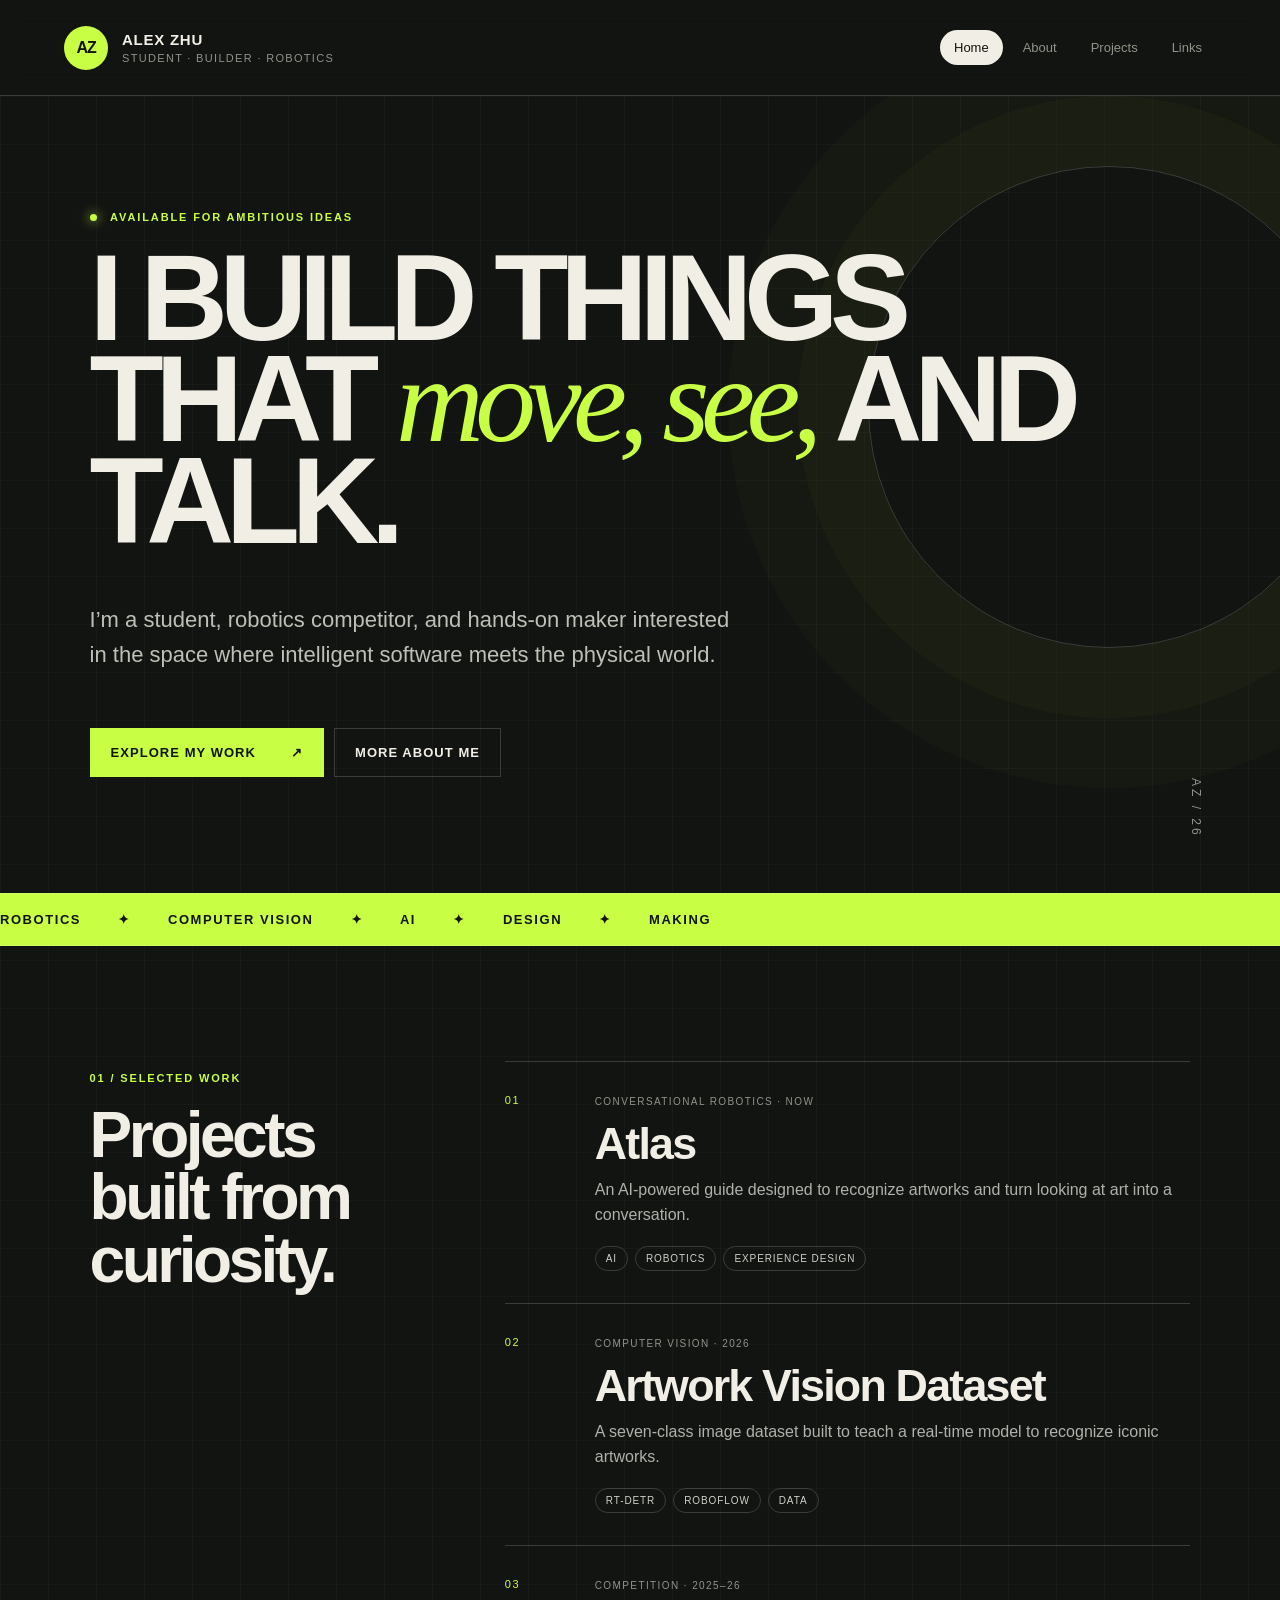
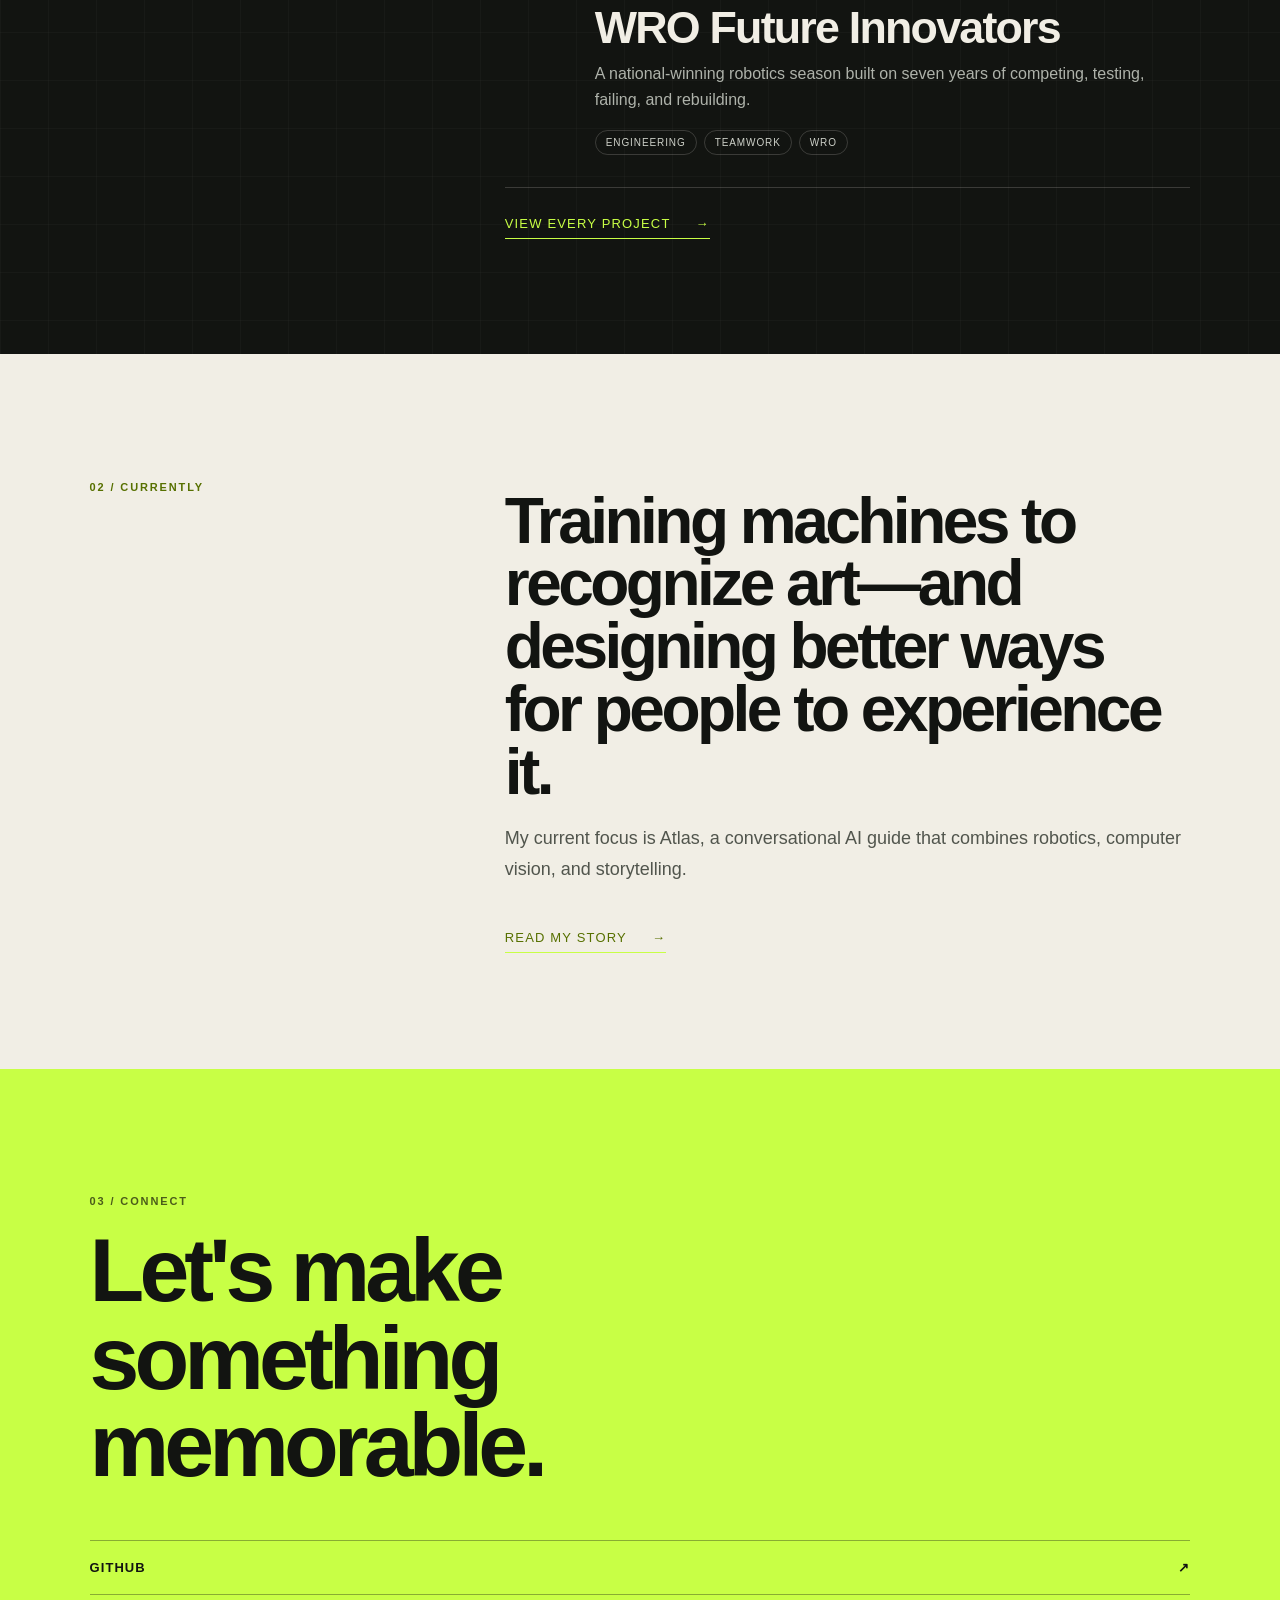
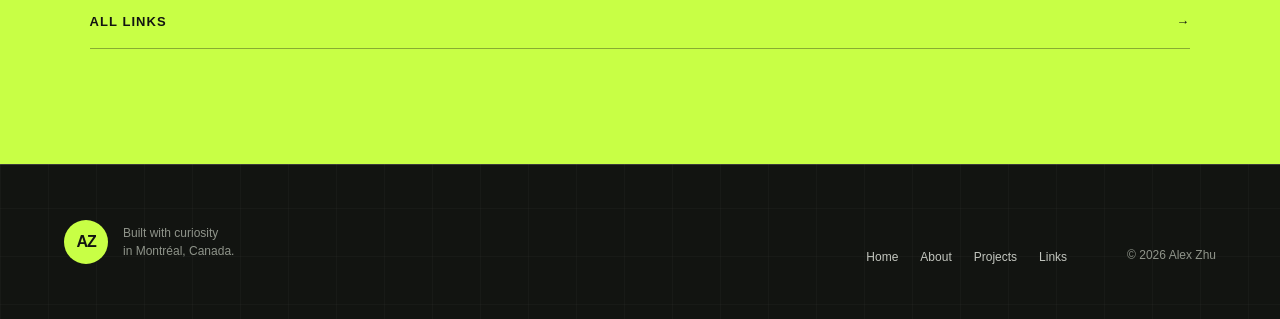
==== index.html @ 8c71bd83 "Add files via upload" ====
<!doctype html><html lang="en"><head><meta charset="utf-8"><meta name="viewport" content="width=device-width,initial-scale=1"><title>Alex Zhu — Student, Builder, Robotics</title><meta name="description" content="The personal website of Alex Zhu: student, robotics competitor, and builder."><meta property="og:image" content="https://alexwithadog.github.io/og.png"><link rel="stylesheet" href="/styles.css"><script defer src="/site.js"></script></head><body data-page="home"><div id="app"></div></body></html>
---- styles.css ----
:root{--ink:#121411;--paper:#f1eee5;--lime:#c8ff45;--muted:#8f948a;--line:rgba(241,238,229,.18)}
*{box-sizing:border-box}html{scroll-behavior:smooth}body{margin:0;background:var(--ink);color:var(--paper);font-family:Arial,Helvetica,sans-serif}a{color:inherit;text-decoration:none}
.site-frame{min-height:100vh;background-image:linear-gradient(rgba(255,255,255,.022) 1px,transparent 1px),linear-gradient(90deg,rgba(255,255,255,.022) 1px,transparent 1px);background-size:48px 48px}
.site-header{position:relative;z-index:5;min-height:96px;display:flex;align-items:center;justify-content:space-between;padding:20px clamp(22px,5vw,72px);border-bottom:1px solid var(--line);background:rgba(18,20,17,.9);backdrop-filter:blur(12px)}
.brand{display:flex;align-items:center;gap:14px}.brand-mark,.footer-mark{width:44px;height:44px;display:grid;place-items:center;background:var(--lime);color:var(--ink);font-weight:900;letter-spacing:-.08em;border-radius:50%}.brand strong,.brand small{display:block}.brand strong{font-size:15px;letter-spacing:.05em;text-transform:uppercase}.brand small{margin-top:4px;color:var(--muted);font-size:11px;text-transform:uppercase;letter-spacing:.12em}
nav{display:flex;gap:6px}nav a{font-size:13px;padding:10px 14px;color:var(--muted);border-radius:999px;transition:.2s ease}nav a:hover,nav a.active{background:var(--paper);color:var(--ink)}
.section-pad{padding:clamp(70px,9vw,140px) clamp(22px,7vw,110px)}
.hero{position:relative;min-height:720px;display:flex;flex-direction:column;justify-content:center;overflow:hidden}.hero:after{content:"";position:absolute;width:480px;height:480px;border:1px solid var(--line);border-radius:50%;right:-70px;top:70px;box-shadow:0 0 0 70px rgba(200,255,69,.025),0 0 0 140px rgba(200,255,69,.018)}
.eyebrow,.kicker{position:relative;z-index:1;color:var(--lime);text-transform:uppercase;letter-spacing:.17em;font-size:11px;font-weight:700}.status-dot{display:inline-block;width:7px;height:7px;border-radius:50%;background:var(--lime);margin-right:9px;box-shadow:0 0 12px var(--lime)}
.hero h1,.page-intro h1{position:relative;z-index:1;margin:25px 0 28px;max-width:1050px;font-size:clamp(58px,9.5vw,146px);line-height:.83;letter-spacing:-.07em;text-transform:uppercase;font-weight:900}h1 em,h2 em{font-family:Georgia,serif;font-weight:400;text-transform:none;color:var(--lime)}
.hero-copy{position:relative;z-index:1;max-width:650px;color:#bcc0b6;font-size:clamp(17px,2vw,22px);line-height:1.6}.hero-actions{position:relative;z-index:1;display:flex;gap:10px;margin-top:34px;flex-wrap:wrap}.button{display:inline-flex;align-items:center;gap:35px;padding:16px 20px;border:1px solid var(--line);font-size:13px;font-weight:700;text-transform:uppercase;letter-spacing:.08em;transition:.2s}.button-primary{background:var(--lime);border-color:var(--lime);color:var(--ink)}.button:hover{transform:translateY(-2px)}.hero-index{position:absolute;right:6vw;bottom:55px;font-size:12px;color:var(--muted);writing-mode:vertical-rl;letter-spacing:.25em}
.ticker{overflow:hidden;border-block:1px solid var(--line);padding:18px 0;color:var(--ink);background:var(--lime);font-size:13px;font-weight:900;letter-spacing:.12em;white-space:nowrap}.ticker div{width:max-content;animation:ticker 22s linear infinite}.ticker span{margin:0 32px}@keyframes ticker{to{transform:translateX(-28%)}}
.section-grid{display:grid;grid-template-columns:minmax(230px,.7fr) 1.6fr;gap:clamp(50px,9vw,140px)}.section-heading h2,.split-callout h2,.connect-panel h2{margin:20px 0;font-size:clamp(38px,5vw,72px);line-height:.98;letter-spacing:-.055em}.project-list{border-top:1px solid var(--line)}.project-row{display:grid;grid-template-columns:70px 1fr;gap:20px;padding:32px 0;border-bottom:1px solid var(--line)}.project-number,.link-index{color:var(--lime);font-size:11px;letter-spacing:.15em}.project-meta{color:var(--muted)!important;text-transform:uppercase;font-size:10px!important;letter-spacing:.14em}.project-row h3{font-size:clamp(28px,3.5vw,48px);letter-spacing:-.04em;margin:8px 0}.project-row p,.project-card p{color:#aeb2aa;line-height:1.6;margin:0;max-width:700px}.tag-list{display:flex;gap:7px;flex-wrap:wrap;margin-top:18px}.tag-list span{border:1px solid var(--line);border-radius:999px;padding:6px 10px;color:#cdd0c8;font-size:10px;text-transform:uppercase;letter-spacing:.09em}.text-link{display:inline-flex;gap:25px;margin-top:28px;border-bottom:1px solid var(--lime);padding-bottom:7px;color:var(--lime);font-size:13px;text-transform:uppercase;letter-spacing:.09em}
.split-callout{display:grid;grid-template-columns:.7fr 1.6fr;gap:clamp(50px,9vw,140px);background:var(--paper);color:var(--ink)}.split-callout .kicker,.split-callout .text-link{color:#577000}.split-callout p:not(.kicker){max-width:700px;color:#51554d;line-height:1.7;font-size:18px}.connect-panel{background:var(--lime);color:var(--ink)}.connect-panel .kicker{color:#4b5c1a}.connect-panel h2{max-width:820px;font-size:clamp(50px,7vw,100px)}.connect-links{border-top:1px solid rgba(18,20,17,.35);margin-top:50px}.connect-links a{display:flex;justify-content:space-between;padding:19px 0;border-bottom:1px solid rgba(18,20,17,.35);font-weight:700;text-transform:uppercase;letter-spacing:.08em;font-size:13px}
.site-footer{padding:55px clamp(22px,5vw,72px);border-top:1px solid var(--line);display:grid;grid-template-columns:1fr auto auto;align-items:end;gap:60px}.site-footer>div:first-child{display:flex;align-items:center;gap:15px}.site-footer p{margin:0;color:var(--muted);font-size:12px;line-height:1.5}.footer-nav{display:flex;gap:22px;font-size:12px;color:#c2c5be}.copyright{text-align:right}
.page-intro{padding-bottom:70px;border-bottom:1px solid var(--line)}.page-intro h1{font-size:clamp(52px,8vw,120px);margin-bottom:30px}.page-intro>p:last-child{max-width:680px;font-size:18px;line-height:1.6;color:#aeb2aa}.about-layout{display:grid;grid-template-columns:.8fr 1.2fr;gap:clamp(45px,9vw,130px);align-items:start}.portrait-placeholder{min-height:540px;display:flex;flex-direction:column;align-items:center;justify-content:center;border:1px solid var(--line);background:repeating-linear-gradient(135deg,transparent,transparent 18px,rgba(200,255,69,.035) 18px,rgba(200,255,69,.035) 19px);color:var(--lime);font-size:12px;letter-spacing:.15em}.portrait-placeholder small{margin-top:10px;color:var(--muted);font-size:10px;letter-spacing:.05em}.about-copy p{font-size:clamp(22px,3vw,38px);line-height:1.35;letter-spacing:-.025em;margin:0 0 34px}.about-copy p:first-child:first-letter{color:var(--lime);font-family:Georgia,serif;font-size:2.7em;float:left;line-height:.75;margin-right:8px}
.stats{display:grid;grid-template-columns:repeat(3,1fr);border-block:1px solid var(--line);padding-top:70px;padding-bottom:70px}.stats div{display:flex;flex-direction:column;border-right:1px solid var(--line);padding-left:35px}.stats div:first-child{padding-left:0}.stats div:last-child{border:0}.stats strong{font-size:clamp(55px,8vw,110px);letter-spacing:-.07em;color:var(--lime)}.stats span{color:var(--muted);text-transform:uppercase;letter-spacing:.13em;font-size:10px}.principle-grid{display:grid;grid-template-columns:repeat(3,1fr);margin-top:45px;border-top:1px solid var(--line)}.principle-grid article{padding:35px 30px 20px 0;border-right:1px solid var(--line)}.principle-grid article+article{padding-left:30px}.principle-grid article:last-child{border:0}.principle-grid span{color:var(--lime);font-size:11px}.principle-grid h2{font-size:28px;letter-spacing:-.03em}.principle-grid p{color:var(--muted);line-height:1.65}
.project-cards{display:grid;grid-template-columns:repeat(2,1fr);gap:1px;background:var(--line);padding-top:0}.project-card{min-height:480px;padding:36px;background:var(--ink);display:flex;flex-direction:column;justify-content:space-between}.project-card-top{display:flex;justify-content:space-between;color:var(--lime);font-size:10px;text-transform:uppercase;letter-spacing:.13em}.project-card h2{font-size:clamp(35px,4vw,62px);letter-spacing:-.055em;margin:12px 0 20px}.project-card:nth-child(2),.project-card:nth-child(3){background:#181b16}
.links-page{min-height:770px}.links-page h1{font-size:clamp(52px,8vw,112px);line-height:.85;letter-spacing:-.065em;text-transform:uppercase;margin:25px 0 70px}.link-stack{max-width:900px;border-top:1px solid var(--line)}.link-stack>a,.link-disabled{display:grid;grid-template-columns:70px 1fr auto;align-items:center;padding:23px 5px;border-bottom:1px solid var(--line);transition:.2s}.link-stack>a:hover{background:var(--lime);color:var(--ink);padding-inline:18px}.link-stack strong,.link-stack small{display:block}.link-stack strong{font-size:24px;letter-spacing:-.03em}.link-stack small{margin-top:4px;color:var(--muted);font-size:11px;text-transform:uppercase;letter-spacing:.1em}.link-stack b{font-size:22px}.link-disabled{opacity:.42}.edit-hint{margin-top:25px;color:var(--muted);font-size:12px}.edit-hint code{color:var(--lime)}
@media(max-width:760px){.site-header{align-items:flex-start;gap:18px;flex-direction:column}.site-header nav{width:100%;overflow:auto;padding-bottom:2px}.site-header nav a{padding:8px 12px}.brand small{display:none}.hero{min-height:650px}.hero h1{font-size:clamp(48px,16vw,82px)}.hero:after{width:280px;height:280px;right:-120px}.section-grid,.split-callout,.about-layout{grid-template-columns:1fr}.project-cards{grid-template-columns:1fr}.project-card{min-height:390px}.stats,.principle-grid{grid-template-columns:1fr}.stats div{padding:25px 0;border-right:0;border-bottom:1px solid var(--line)}.principle-grid article,.principle-grid article+article{padding:28px 0;border-right:0;border-bottom:1px solid var(--line)}.site-footer{grid-template-columns:1fr;gap:28px;align-items:start}.copyright{text-align:left}.footer-nav{flex-wrap:wrap}.portrait-placeholder{min-height:360px}}
@media(prefers-reduced-motion:reduce){html{scroll-behavior:auto}.ticker div{animation:none}.button{transition:none}}
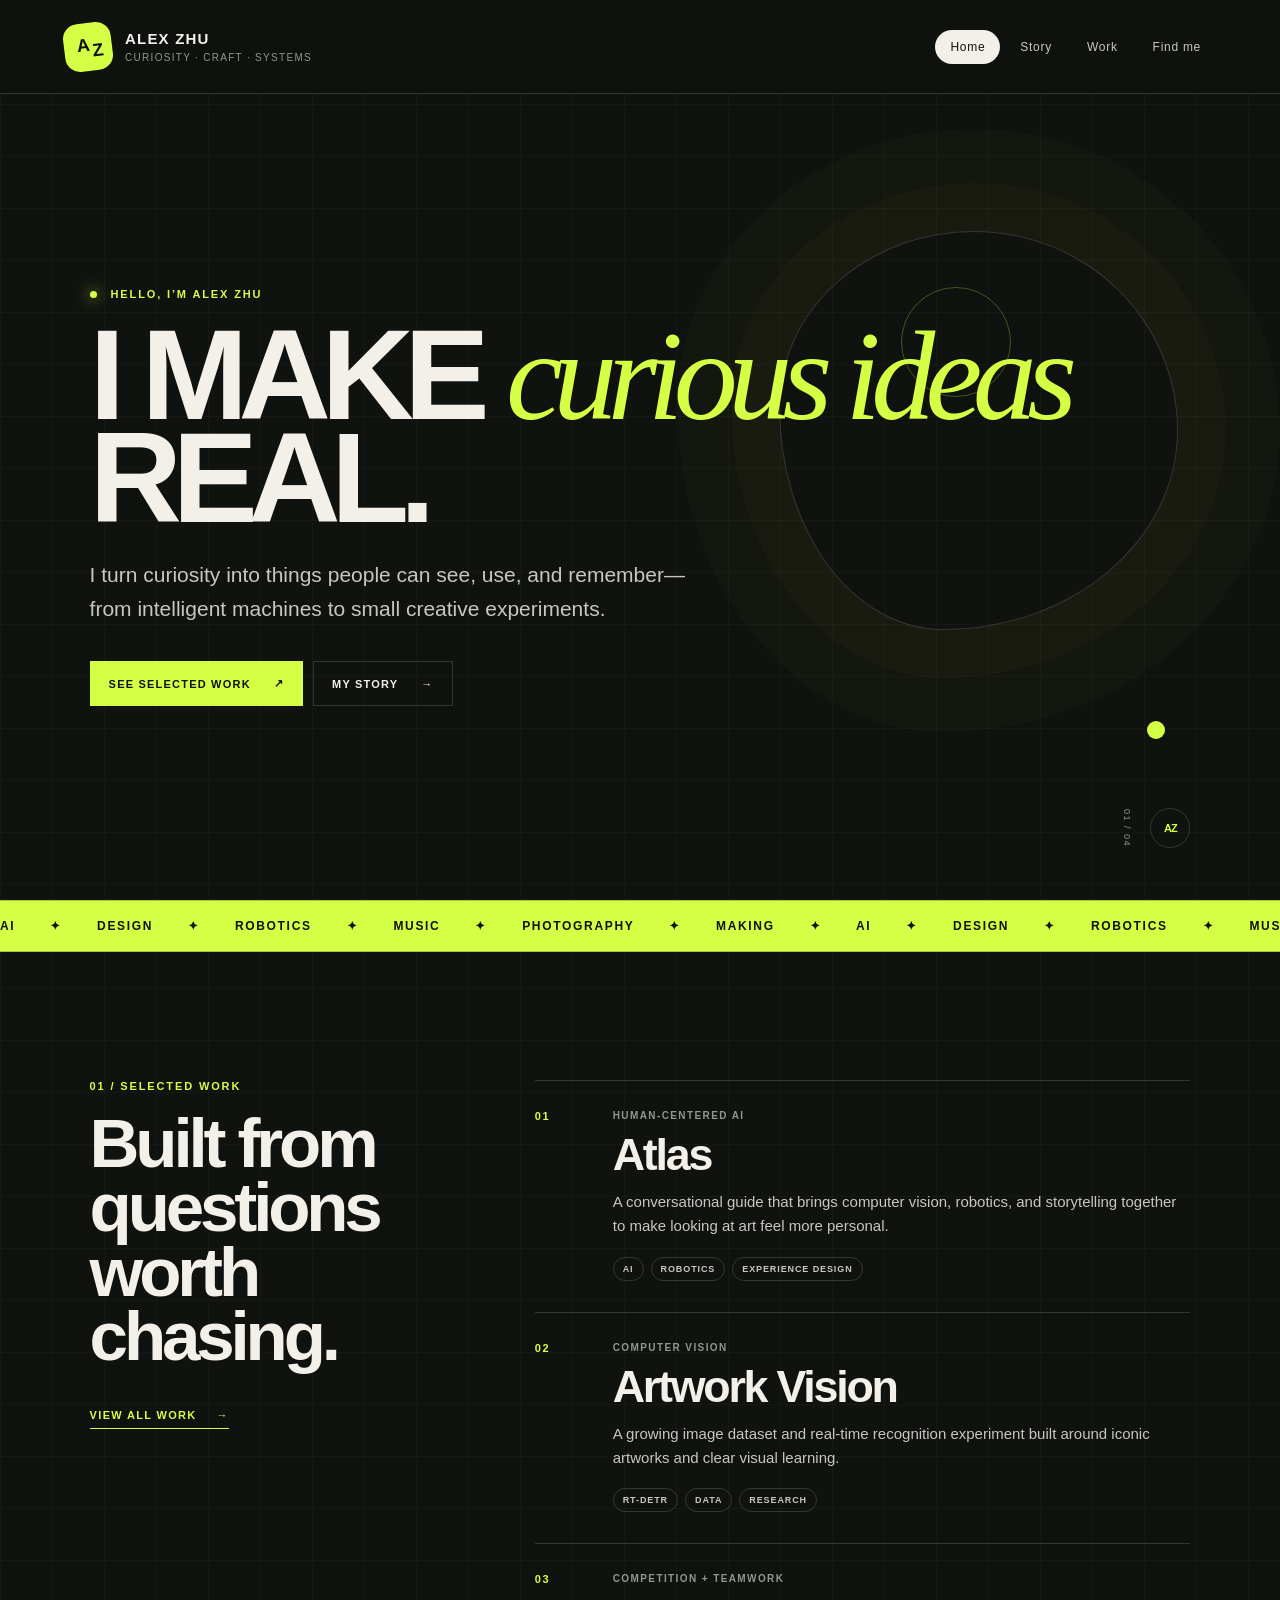
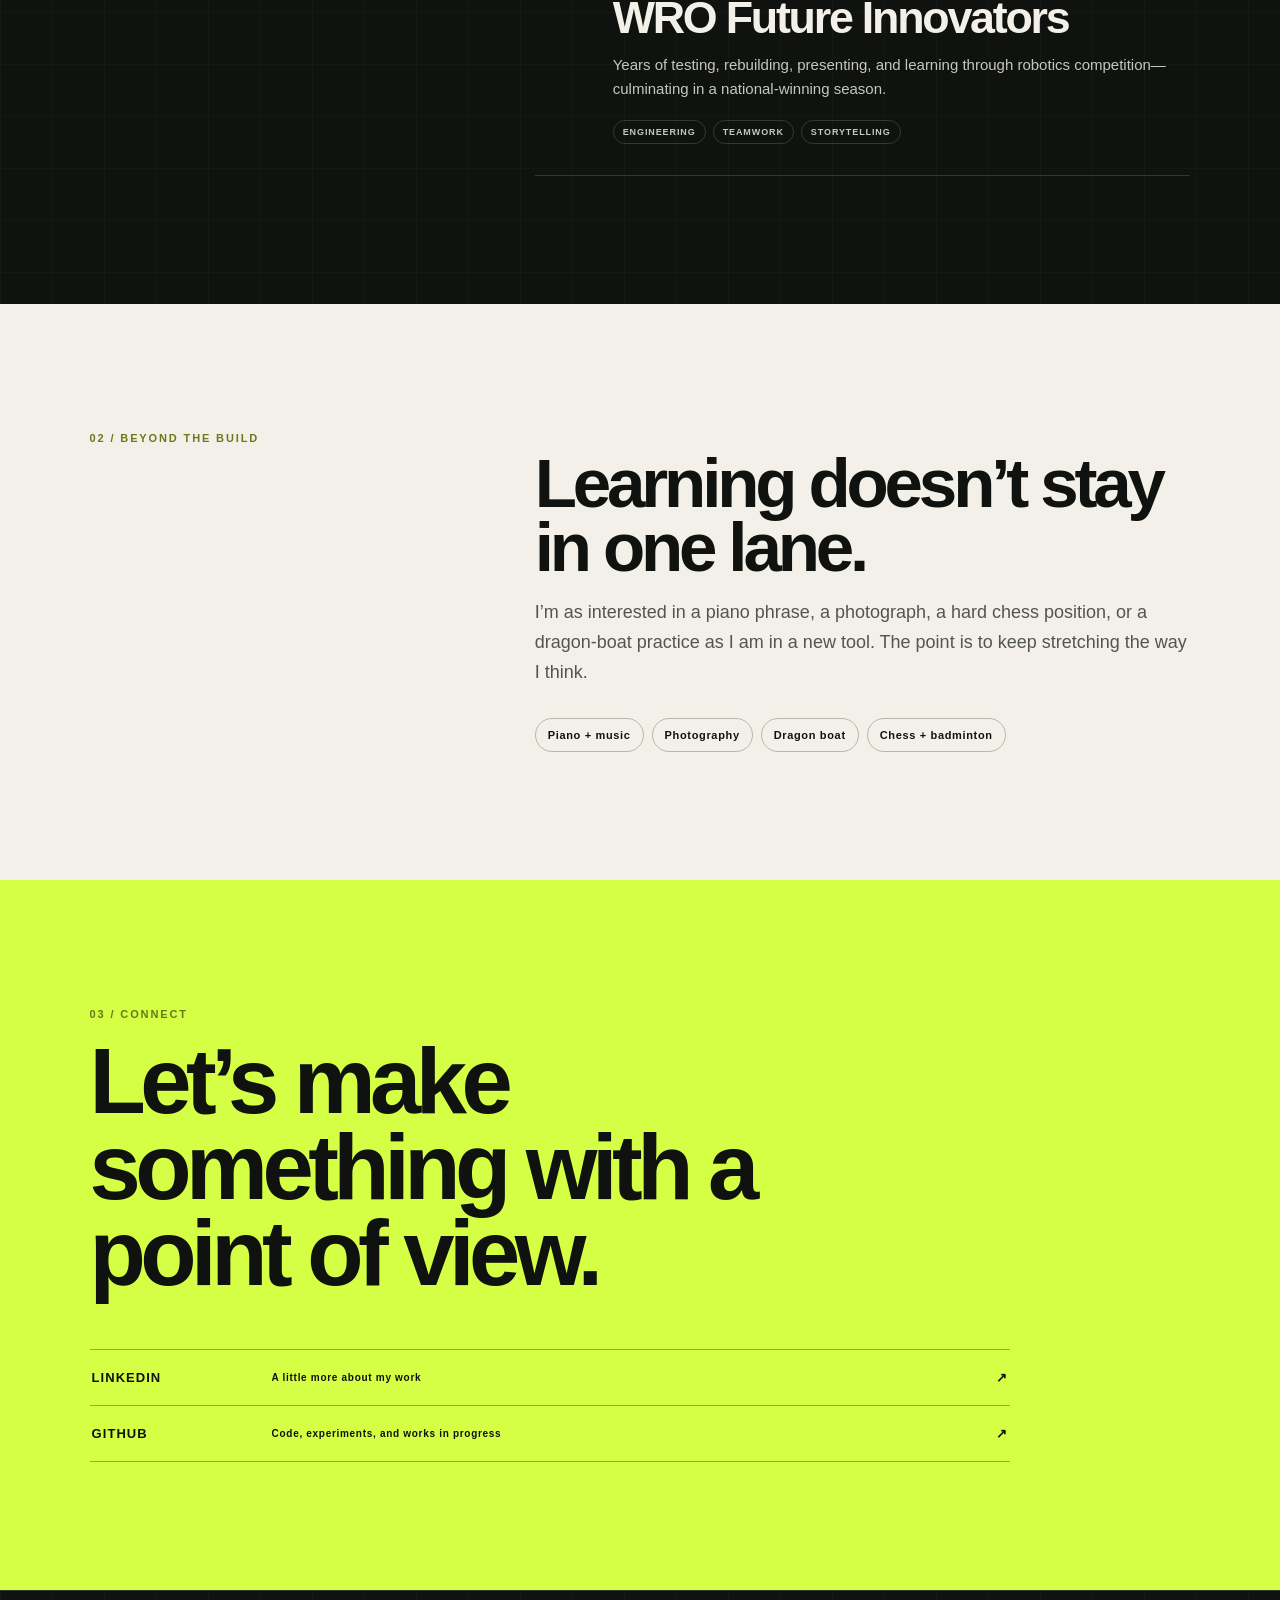
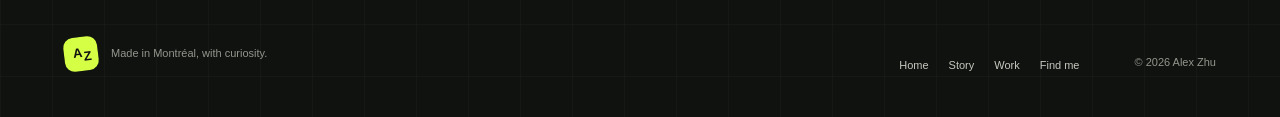
==== commit 639c210a: "Rebuild personal portfolio identity and content" ====
--- a/index.html
+++ b/index.html
@@ -1 +1 @@
-<!doctype html><html lang="en"><head><meta charset="utf-8"><meta name="viewport" content="width=device-width,initial-scale=1"><title>Alex Zhu — Student, Builder, Robotics</title><meta name="description" content="The personal website of Alex Zhu: student, robotics competitor, and builder."><meta property="og:image" content="https://alexwithadog.github.io/og.png"><link rel="stylesheet" href="/styles.css"><script defer src="/site.js"></script></head><body data-page="home"><div id="app"></div></body></html>
+<!doctype html><html lang="en"><head><meta charset="utf-8"><meta name="viewport" content="width=device-width,initial-scale=1"><title>Alex Zhu — Curiosity, craft, and systems</title><meta name="description" content="Alex Zhu is a student, maker, and creative technologist in Montréal."><meta property="og:image" content="https://alexwithadog.github.io/og.png"><link rel="stylesheet" href="/styles.css"><script defer src="/site.js"></script></head><body data-page="home"><div id="app"></div></body></html>
--- a/styles.css
+++ b/styles.css
@@ -1,21 +1 @@
-:root{--ink:#121411;--paper:#f1eee5;--lime:#c8ff45;--muted:#8f948a;--line:rgba(241,238,229,.18)}
-*{box-sizing:border-box}html{scroll-behavior:smooth}body{margin:0;background:var(--ink);color:var(--paper);font-family:Arial,Helvetica,sans-serif}a{color:inherit;text-decoration:none}
-.site-frame{min-height:100vh;background-image:linear-gradient(rgba(255,255,255,.022) 1px,transparent 1px),linear-gradient(90deg,rgba(255,255,255,.022) 1px,transparent 1px);background-size:48px 48px}
-.site-header{position:relative;z-index:5;min-height:96px;display:flex;align-items:center;justify-content:space-between;padding:20px clamp(22px,5vw,72px);border-bottom:1px solid var(--line);background:rgba(18,20,17,.9);backdrop-filter:blur(12px)}
-.brand{display:flex;align-items:center;gap:14px}.brand-mark,.footer-mark{width:44px;height:44px;display:grid;place-items:center;background:var(--lime);color:var(--ink);font-weight:900;letter-spacing:-.08em;border-radius:50%}.brand strong,.brand small{display:block}.brand strong{font-size:15px;letter-spacing:.05em;text-transform:uppercase}.brand small{margin-top:4px;color:var(--muted);font-size:11px;text-transform:uppercase;letter-spacing:.12em}
-nav{display:flex;gap:6px}nav a{font-size:13px;padding:10px 14px;color:var(--muted);border-radius:999px;transition:.2s ease}nav a:hover,nav a.active{background:var(--paper);color:var(--ink)}
-.section-pad{padding:clamp(70px,9vw,140px) clamp(22px,7vw,110px)}
-.hero{position:relative;min-height:720px;display:flex;flex-direction:column;justify-content:center;overflow:hidden}.hero:after{content:"";position:absolute;width:480px;height:480px;border:1px solid var(--line);border-radius:50%;right:-70px;top:70px;box-shadow:0 0 0 70px rgba(200,255,69,.025),0 0 0 140px rgba(200,255,69,.018)}
-.eyebrow,.kicker{position:relative;z-index:1;color:var(--lime);text-transform:uppercase;letter-spacing:.17em;font-size:11px;font-weight:700}.status-dot{display:inline-block;width:7px;height:7px;border-radius:50%;background:var(--lime);margin-right:9px;box-shadow:0 0 12px var(--lime)}
-.hero h1,.page-intro h1{position:relative;z-index:1;margin:25px 0 28px;max-width:1050px;font-size:clamp(58px,9.5vw,146px);line-height:.83;letter-spacing:-.07em;text-transform:uppercase;font-weight:900}h1 em,h2 em{font-family:Georgia,serif;font-weight:400;text-transform:none;color:var(--lime)}
-.hero-copy{position:relative;z-index:1;max-width:650px;color:#bcc0b6;font-size:clamp(17px,2vw,22px);line-height:1.6}.hero-actions{position:relative;z-index:1;display:flex;gap:10px;margin-top:34px;flex-wrap:wrap}.button{display:inline-flex;align-items:center;gap:35px;padding:16px 20px;border:1px solid var(--line);font-size:13px;font-weight:700;text-transform:uppercase;letter-spacing:.08em;transition:.2s}.button-primary{background:var(--lime);border-color:var(--lime);color:var(--ink)}.button:hover{transform:translateY(-2px)}.hero-index{position:absolute;right:6vw;bottom:55px;font-size:12px;color:var(--muted);writing-mode:vertical-rl;letter-spacing:.25em}
-.ticker{overflow:hidden;border-block:1px solid var(--line);padding:18px 0;color:var(--ink);background:var(--lime);font-size:13px;font-weight:900;letter-spacing:.12em;white-space:nowrap}.ticker div{width:max-content;animation:ticker 22s linear infinite}.ticker span{margin:0 32px}@keyframes ticker{to{transform:translateX(-28%)}}
-.section-grid{display:grid;grid-template-columns:minmax(230px,.7fr) 1.6fr;gap:clamp(50px,9vw,140px)}.section-heading h2,.split-callout h2,.connect-panel h2{margin:20px 0;font-size:clamp(38px,5vw,72px);line-height:.98;letter-spacing:-.055em}.project-list{border-top:1px solid var(--line)}.project-row{display:grid;grid-template-columns:70px 1fr;gap:20px;padding:32px 0;border-bottom:1px solid var(--line)}.project-number,.link-index{color:var(--lime);font-size:11px;letter-spacing:.15em}.project-meta{color:var(--muted)!important;text-transform:uppercase;font-size:10px!important;letter-spacing:.14em}.project-row h3{font-size:clamp(28px,3.5vw,48px);letter-spacing:-.04em;margin:8px 0}.project-row p,.project-card p{color:#aeb2aa;line-height:1.6;margin:0;max-width:700px}.tag-list{display:flex;gap:7px;flex-wrap:wrap;margin-top:18px}.tag-list span{border:1px solid var(--line);border-radius:999px;padding:6px 10px;color:#cdd0c8;font-size:10px;text-transform:uppercase;letter-spacing:.09em}.text-link{display:inline-flex;gap:25px;margin-top:28px;border-bottom:1px solid var(--lime);padding-bottom:7px;color:var(--lime);font-size:13px;text-transform:uppercase;letter-spacing:.09em}
-.split-callout{display:grid;grid-template-columns:.7fr 1.6fr;gap:clamp(50px,9vw,140px);background:var(--paper);color:var(--ink)}.split-callout .kicker,.split-callout .text-link{color:#577000}.split-callout p:not(.kicker){max-width:700px;color:#51554d;line-height:1.7;font-size:18px}.connect-panel{background:var(--lime);color:var(--ink)}.connect-panel .kicker{color:#4b5c1a}.connect-panel h2{max-width:820px;font-size:clamp(50px,7vw,100px)}.connect-links{border-top:1px solid rgba(18,20,17,.35);margin-top:50px}.connect-links a{display:flex;justify-content:space-between;padding:19px 0;border-bottom:1px solid rgba(18,20,17,.35);font-weight:700;text-transform:uppercase;letter-spacing:.08em;font-size:13px}
-.site-footer{padding:55px clamp(22px,5vw,72px);border-top:1px solid var(--line);display:grid;grid-template-columns:1fr auto auto;align-items:end;gap:60px}.site-footer>div:first-child{display:flex;align-items:center;gap:15px}.site-footer p{margin:0;color:var(--muted);font-size:12px;line-height:1.5}.footer-nav{display:flex;gap:22px;font-size:12px;color:#c2c5be}.copyright{text-align:right}
-.page-intro{padding-bottom:70px;border-bottom:1px solid var(--line)}.page-intro h1{font-size:clamp(52px,8vw,120px);margin-bottom:30px}.page-intro>p:last-child{max-width:680px;font-size:18px;line-height:1.6;color:#aeb2aa}.about-layout{display:grid;grid-template-columns:.8fr 1.2fr;gap:clamp(45px,9vw,130px);align-items:start}.portrait-placeholder{min-height:540px;display:flex;flex-direction:column;align-items:center;justify-content:center;border:1px solid var(--line);background:repeating-linear-gradient(135deg,transparent,transparent 18px,rgba(200,255,69,.035) 18px,rgba(200,255,69,.035) 19px);color:var(--lime);font-size:12px;letter-spacing:.15em}.portrait-placeholder small{margin-top:10px;color:var(--muted);font-size:10px;letter-spacing:.05em}.about-copy p{font-size:clamp(22px,3vw,38px);line-height:1.35;letter-spacing:-.025em;margin:0 0 34px}.about-copy p:first-child:first-letter{color:var(--lime);font-family:Georgia,serif;font-size:2.7em;float:left;line-height:.75;margin-right:8px}
-.stats{display:grid;grid-template-columns:repeat(3,1fr);border-block:1px solid var(--line);padding-top:70px;padding-bottom:70px}.stats div{display:flex;flex-direction:column;border-right:1px solid var(--line);padding-left:35px}.stats div:first-child{padding-left:0}.stats div:last-child{border:0}.stats strong{font-size:clamp(55px,8vw,110px);letter-spacing:-.07em;color:var(--lime)}.stats span{color:var(--muted);text-transform:uppercase;letter-spacing:.13em;font-size:10px}.principle-grid{display:grid;grid-template-columns:repeat(3,1fr);margin-top:45px;border-top:1px solid var(--line)}.principle-grid article{padding:35px 30px 20px 0;border-right:1px solid var(--line)}.principle-grid article+article{padding-left:30px}.principle-grid article:last-child{border:0}.principle-grid span{color:var(--lime);font-size:11px}.principle-grid h2{font-size:28px;letter-spacing:-.03em}.principle-grid p{color:var(--muted);line-height:1.65}
-.project-cards{display:grid;grid-template-columns:repeat(2,1fr);gap:1px;background:var(--line);padding-top:0}.project-card{min-height:480px;padding:36px;background:var(--ink);display:flex;flex-direction:column;justify-content:space-between}.project-card-top{display:flex;justify-content:space-between;color:var(--lime);font-size:10px;text-transform:uppercase;letter-spacing:.13em}.project-card h2{font-size:clamp(35px,4vw,62px);letter-spacing:-.055em;margin:12px 0 20px}.project-card:nth-child(2),.project-card:nth-child(3){background:#181b16}
-.links-page{min-height:770px}.links-page h1{font-size:clamp(52px,8vw,112px);line-height:.85;letter-spacing:-.065em;text-transform:uppercase;margin:25px 0 70px}.link-stack{max-width:900px;border-top:1px solid var(--line)}.link-stack>a,.link-disabled{display:grid;grid-template-columns:70px 1fr auto;align-items:center;padding:23px 5px;border-bottom:1px solid var(--line);transition:.2s}.link-stack>a:hover{background:var(--lime);color:var(--ink);padding-inline:18px}.link-stack strong,.link-stack small{display:block}.link-stack strong{font-size:24px;letter-spacing:-.03em}.link-stack small{margin-top:4px;color:var(--muted);font-size:11px;text-transform:uppercase;letter-spacing:.1em}.link-stack b{font-size:22px}.link-disabled{opacity:.42}.edit-hint{margin-top:25px;color:var(--muted);font-size:12px}.edit-hint code{color:var(--lime)}
-@media(max-width:760px){.site-header{align-items:flex-start;gap:18px;flex-direction:column}.site-header nav{width:100%;overflow:auto;padding-bottom:2px}.site-header nav a{padding:8px 12px}.brand small{display:none}.hero{min-height:650px}.hero h1{font-size:clamp(48px,16vw,82px)}.hero:after{width:280px;height:280px;right:-120px}.section-grid,.split-callout,.about-layout{grid-template-columns:1fr}.project-cards{grid-template-columns:1fr}.project-card{min-height:390px}.stats,.principle-grid{grid-template-columns:1fr}.stats div{padding:25px 0;border-right:0;border-bottom:1px solid var(--line)}.principle-grid article,.principle-grid article+article{padding:28px 0;border-right:0;border-bottom:1px solid var(--line)}.site-footer{grid-template-columns:1fr;gap:28px;align-items:start}.copyright{text-align:left}.footer-nav{flex-wrap:wrap}.portrait-placeholder{min-height:360px}}
-@media(prefers-reduced-motion:reduce){html{scroll-behavior:auto}.ticker div{animation:none}.button{transition:none}}
+:root{--ink:#10120f;--ink-soft:#191d18;--paper:#f3f0e9;--lime:#d5ff45;--mist:#c6c8bf;--muted:#92968d;--line:rgba(243,240,233,.16);--serif:Georgia,"Times New Roman",serif}*{box-sizing:border-box}html{scroll-behavior:smooth}body{margin:0;background:var(--ink);color:var(--paper);font-family:Arial,Helvetica,sans-serif}a{color:inherit;text-decoration:none}.site-frame{min-height:100vh;overflow:hidden;background-image:linear-gradient(rgba(255,255,255,.025) 1px,transparent 1px),linear-gradient(90deg,rgba(255,255,255,.025) 1px,transparent 1px);background-size:52px 52px}.site-header{position:relative;z-index:10;min-height:94px;display:flex;align-items:center;justify-content:space-between;padding:16px clamp(20px,5vw,76px);border-bottom:1px solid var(--line);background:rgba(16,18,15,.84);backdrop-filter:blur(18px)}.brand{display:inline-flex;align-items:center;gap:13px}.brand-mark{position:relative;display:grid;place-items:center;width:48px;height:48px;border:1px solid rgba(213,255,69,.65);border-radius:15px;background:var(--lime);color:var(--ink);font-size:18px;font-weight:900;line-height:1;letter-spacing:-.11em;transform:rotate(-7deg);transition:transform .25s ease}.brand:hover .brand-mark{transform:rotate(0) scale(1.05)}.brand-mark i{position:absolute;left:12px;top:12px;font-style:normal}.brand-mark b{position:absolute;right:10px;bottom:10px}.brand-copy{display:grid;gap:5px}.brand-copy strong{font-size:15px;letter-spacing:.08em;text-transform:uppercase}.brand-copy small{color:var(--muted);font-size:10px;letter-spacing:.13em;text-transform:uppercase}nav{display:flex;align-items:center;gap:5px}nav a{padding:9px 14px;border:1px solid transparent;border-radius:999px;color:var(--mist);font-size:12px;letter-spacing:.06em;transition:.2s ease}nav a:hover{border-color:var(--line);color:var(--paper)}nav a.active{background:var(--paper);color:var(--ink)}.section-pad{padding:clamp(76px,10vw,150px) clamp(22px,7vw,112px)}.hero{position:relative;display:flex;flex-direction:column;justify-content:center;min-height:calc(100vh - 94px);isolation:isolate}.hero:before{position:absolute;z-index:-1;right:8vw;top:17%;width:min(31vw,460px);aspect-ratio:1;content:"";border:1px solid var(--line);border-radius:49% 51% 59% 41% / 44% 50% 50% 56%;box-shadow:0 0 0 48px rgba(213,255,69,.025),0 0 0 102px rgba(213,255,69,.017)}.hero-orbit{position:absolute;z-index:-1;border:1px solid rgba(213,255,69,.28);border-radius:50%;pointer-events:none}.orbit-one{width:110px;height:110px;right:21%;top:24%;animation:drift 8s ease-in-out infinite}.orbit-two{width:18px;height:18px;right:9%;bottom:20%;background:var(--lime);border:0;animation:drift 6s ease-in-out -2s infinite}@keyframes drift{50%{transform:translateY(-18px) translateX(10px)}}.eyebrow,.kicker{margin:0;color:var(--lime);font-size:11px;font-weight:700;letter-spacing:.17em;text-transform:uppercase}.status-dot{display:inline-block;width:7px;height:7px;margin-right:9px;border-radius:50%;background:var(--lime);box-shadow:0 0 15px var(--lime)}.hero h1,.page-intro h1{max-width:1110px;margin:24px 0 29px;font-size:clamp(61px,10vw,154px);font-weight:900;letter-spacing:-.075em;line-height:.8;text-transform:uppercase}.hero h1 em,.page-intro h1 em,h2 em{font-family:var(--serif);font-weight:400;text-transform:none;color:var(--lime)}.hero-copy{max-width:630px;margin:0;color:var(--mist);font-size:clamp(17px,2vw,21px);line-height:1.6}.hero-actions{display:flex;flex-wrap:wrap;gap:10px;margin-top:36px}.button{display:inline-flex;align-items:center;gap:23px;padding:15px 18px;border:1px solid var(--line);font-size:11px;font-weight:700;letter-spacing:.11em;text-transform:uppercase;transition:transform .2s ease,background .2s ease}.button:hover{transform:translateY(-3px)}.button-primary{background:var(--lime);border-color:var(--lime);color:var(--ink)}.button-quiet{color:var(--paper)}.hero-stamp{position:absolute;right:7vw;bottom:52px;display:grid;gap:18px;justify-items:center;color:var(--muted);font-size:11px;letter-spacing:.13em;writing-mode:vertical-rl}.hero-stamp span{display:grid;place-items:center;width:40px;height:40px;border:1px solid var(--line);border-radius:50%;color:var(--lime);font-weight:800;letter-spacing:-.08em;writing-mode:horizontal-tb}.ticker{overflow:hidden;border-block:1px solid rgba(16,18,15,.24);background:var(--lime);color:var(--ink);font-size:12px;font-weight:900;letter-spacing:.14em;white-space:nowrap}.ticker div{width:max-content;padding:18px 0;animation:ticker 28s linear infinite}.ticker span{margin:0 30px}@keyframes ticker{to{transform:translateX(-36%)}}.section-grid{display:grid;grid-template-columns:minmax(250px,.78fr) 1.55fr;gap:clamp(48px,9vw,145px)}.section-heading h2,.split-callout h2,.connect-panel h2{max-width:720px;margin:19px 0;font-size:clamp(40px,5.4vw,76px);letter-spacing:-.06em;line-height:.93}.text-link{display:inline-flex;gap:20px;margin-top:22px;padding-bottom:7px;border-bottom:1px solid var(--lime);color:var(--lime);font-size:11px;font-weight:700;letter-spacing:.12em;text-transform:uppercase}.project-list{border-top:1px solid var(--line)}.project-row{display:grid;grid-template-columns:58px 1fr;gap:20px;padding:29px 0 31px;border-bottom:1px solid var(--line)}.project-number,.link-index{color:var(--lime);font-size:11px;font-weight:700;letter-spacing:.16em}.project-type{margin:0;color:var(--muted);font-size:10px;font-weight:700;letter-spacing:.14em;text-transform:uppercase}.project-row h3{margin:8px 0 10px;font-size:clamp(29px,3.5vw,49px);letter-spacing:-.05em}.project-row p:not(.project-type),.project-card p{max-width:680px;margin:0;color:var(--mist);font-size:15px;line-height:1.62}.tag-list{display:flex;flex-wrap:wrap;gap:7px;margin-top:18px}.tag-list span{padding:6px 9px;border:1px solid var(--line);border-radius:999px;color:var(--mist);font-size:9px;font-weight:700;letter-spacing:.1em;text-transform:uppercase}.split-callout{display:grid;grid-template-columns:.78fr 1.55fr;gap:clamp(48px,9vw,145px);background:var(--paper);color:var(--ink)}.split-callout .kicker{color:#697a1c}.split-callout h2{max-width:770px}.split-callout p:not(.kicker){max-width:670px;color:#51564e;font-size:18px;line-height:1.65}.interest-grid{display:flex;flex-wrap:wrap;gap:8px;margin-top:31px}.interest-grid span{padding:10px 12px;border:1px solid #b4b8ad;border-radius:999px;font-size:11px;font-weight:700;letter-spacing:.06em}.connect-panel{background:var(--lime);color:var(--ink)}.connect-panel .kicker{color:#65791a}.connect-panel h2{max-width:850px;font-size:clamp(50px,7.2vw,106px)}.connect-links{max-width:920px;margin-top:52px;border-top:1px solid rgba(16,18,15,.35)}.connect-links a{display:grid;grid-template-columns:160px 1fr auto;gap:20px;align-items:center;padding:20px 2px;border-bottom:1px solid rgba(16,18,15,.35);font-size:13px;font-weight:800;letter-spacing:.08em;text-transform:uppercase}.connect-links small{font-size:10px;font-weight:700;letter-spacing:.07em;text-transform:none}.site-footer{display:grid;grid-template-columns:1fr auto auto;gap:55px;align-items:end;padding:46px clamp(22px,5vw,76px);border-top:1px solid var(--line)}.site-footer .brand-mark{width:34px;height:34px;border-radius:10px;font-size:13px}.site-footer .brand-mark i{left:8px;top:8px}.site-footer .brand-mark b{right:7px;bottom:7px}.site-footer .brand-copy{display:none}.site-footer>div:first-child{display:flex;align-items:center;gap:13px}.site-footer p{margin:0;color:var(--muted);font-size:11px;line-height:1.5}.footer-nav{display:flex;gap:20px;color:var(--mist);font-size:11px}.copyright{text-align:right}.page-intro{padding-bottom:68px;border-bottom:1px solid var(--line)}.page-intro h1{font-size:clamp(54px,8vw,122px);margin-bottom:29px}.page-intro>p:last-child{max-width:670px;margin:0;color:var(--mist);font-size:18px;line-height:1.6}.about-layout{display:grid;grid-template-columns:.8fr 1.2fr;gap:clamp(45px,9vw,128px);align-items:start}.portrait-art{position:relative;display:grid;min-height:520px;place-items:center;overflow:hidden;border:1px solid var(--line);background:linear-gradient(140deg,#1d231b,#10120f)}.portrait-art:before,.portrait-art:after{position:absolute;content:"";border:1px solid rgba(213,255,69,.4);border-radius:50%}.portrait-art:before{width:62%;aspect-ratio:1;transform:translate(-30%,38%)}.portrait-art:after{width:70%;aspect-ratio:1;transform:translate(38%,-37%)}.portrait-art span{z-index:1;font-size:clamp(96px,15vw,190px);font-weight:900;letter-spacing:-.12em;color:var(--lime)}.portrait-art i{position:absolute;right:20px;bottom:20px;color:var(--mist);font-size:9px;font-style:normal;font-weight:700;letter-spacing:.14em;line-height:1.5;text-align:right}.about-copy>p{margin:0;color:var(--paper);font-size:clamp(24px,3.1vw,42px);letter-spacing:-.035em;line-height:1.28}.about-facts{display:grid;gap:0;margin-top:46px;border-top:1px solid var(--line)}.about-facts div{display:grid;grid-template-columns:130px 1fr;gap:20px;padding:17px 0;border-bottom:1px solid var(--line)}.about-facts span{color:var(--muted);font-size:10px;font-weight:700;letter-spacing:.12em;text-transform:uppercase}.about-facts strong{font-size:15px}.principle-grid{display:grid;grid-template-columns:repeat(3,1fr);margin-top:43px;border-top:1px solid var(--line)}.principle-grid article{padding:32px 30px 20px 0;border-right:1px solid var(--line)}.principle-grid article+article{padding-left:30px}.principle-grid article:last-child{border-right:0}.principle-grid span{color:var(--lime);font-size:11px;font-weight:700;letter-spacing:.14em}.principle-grid h2{margin:25px 0 12px;font-size:29px;letter-spacing:-.04em}.principle-grid p{margin:0;color:var(--muted);font-size:15px;line-height:1.6}.project-cards{display:grid;grid-template-columns:repeat(2,1fr);gap:1px;padding-top:0;background:var(--line)}.project-card{display:flex;min-height:505px;flex-direction:column;justify-content:space-between;padding:38px;background:var(--ink-soft);transition:background .25s ease}.project-card:hover{background:#22291f}.project-card-top{display:flex;justify-content:space-between;color:var(--mist);font-size:10px;font-weight:700;letter-spacing:.12em;text-transform:uppercase}.project-card.lime .project-card-top{color:var(--lime)}.project-card.blue .project-card-top{color:#8ad7ff}.project-card.coral .project-card-top{color:#ffb29f}.project-card.violet .project-card-top{color:#d1b6ff}.project-card h2{max-width:520px;margin:0 0 18px;font-size:clamp(38px,4.4vw,67px);letter-spacing:-.065em;line-height:.92}.links-page{min-height:680px}.links-page h1{margin:24px 0 64px;font-size:clamp(55px,8vw,115px);letter-spacing:-.07em;line-height:.82;text-transform:uppercase}.links-page h1 em{font-family:var(--serif);font-weight:400;text-transform:none;color:var(--lime)}.link-stack{max-width:930px;border-top:1px solid var(--line)}.link-stack a{display:grid;grid-template-columns:70px 1fr auto;gap:18px;align-items:center;padding:25px 6px;border-bottom:1px solid var(--line);transition:.2s ease}.link-stack a:hover{padding-inline:18px;background:var(--lime);color:var(--ink)}.link-stack strong,.link-stack small{display:block}.link-stack strong{font-size:27px;letter-spacing:-.04em}.link-stack small{margin-top:5px;color:var(--muted);font-size:10px;font-weight:700;letter-spacing:.08em;text-transform:uppercase}.link-stack a:hover small{color:#4c5a20}.link-note{max-width:440px;margin:30px 0 0;color:var(--muted);font-size:14px;line-height:1.6}@media(max-width:760px){.site-header{align-items:flex-start;gap:16px;flex-direction:column}.site-header nav{width:100%;overflow:auto;padding-bottom:2px}.site-header nav a{padding:8px 12px;white-space:nowrap}.brand-copy small{font-size:9px}.hero{min-height:680px}.hero h1{font-size:clamp(55px,17vw,90px)}.hero:before{right:-80px;width:280px}.hero-stamp{right:7vw}.section-grid,.split-callout,.about-layout{grid-template-columns:1fr}.section-grid,.split-callout{gap:32px}.connect-links a{grid-template-columns:1fr auto}.connect-links small{display:none}.site-footer{grid-template-columns:1fr;gap:27px;align-items:start}.footer-nav{flex-wrap:wrap}.copyright{text-align:left}.principle-grid,.project-cards{grid-template-columns:1fr}.principle-grid article,.principle-grid article+article{padding:28px 0;border-right:0;border-bottom:1px solid var(--line)}.principle-grid article:last-child{border-bottom:0}.project-card{min-height:400px}.portrait-art{min-height:390px}.about-facts div{grid-template-columns:1fr;gap:7px}.links-page h1{margin-bottom:45px}.link-stack a{grid-template-columns:48px 1fr auto}.link-stack strong{font-size:23px}}@media(prefers-reduced-motion:reduce){html{scroll-behavior:auto}.ticker div,.orbit-one,.orbit-two{animation:none}.button,.brand-mark{transition:none}}
